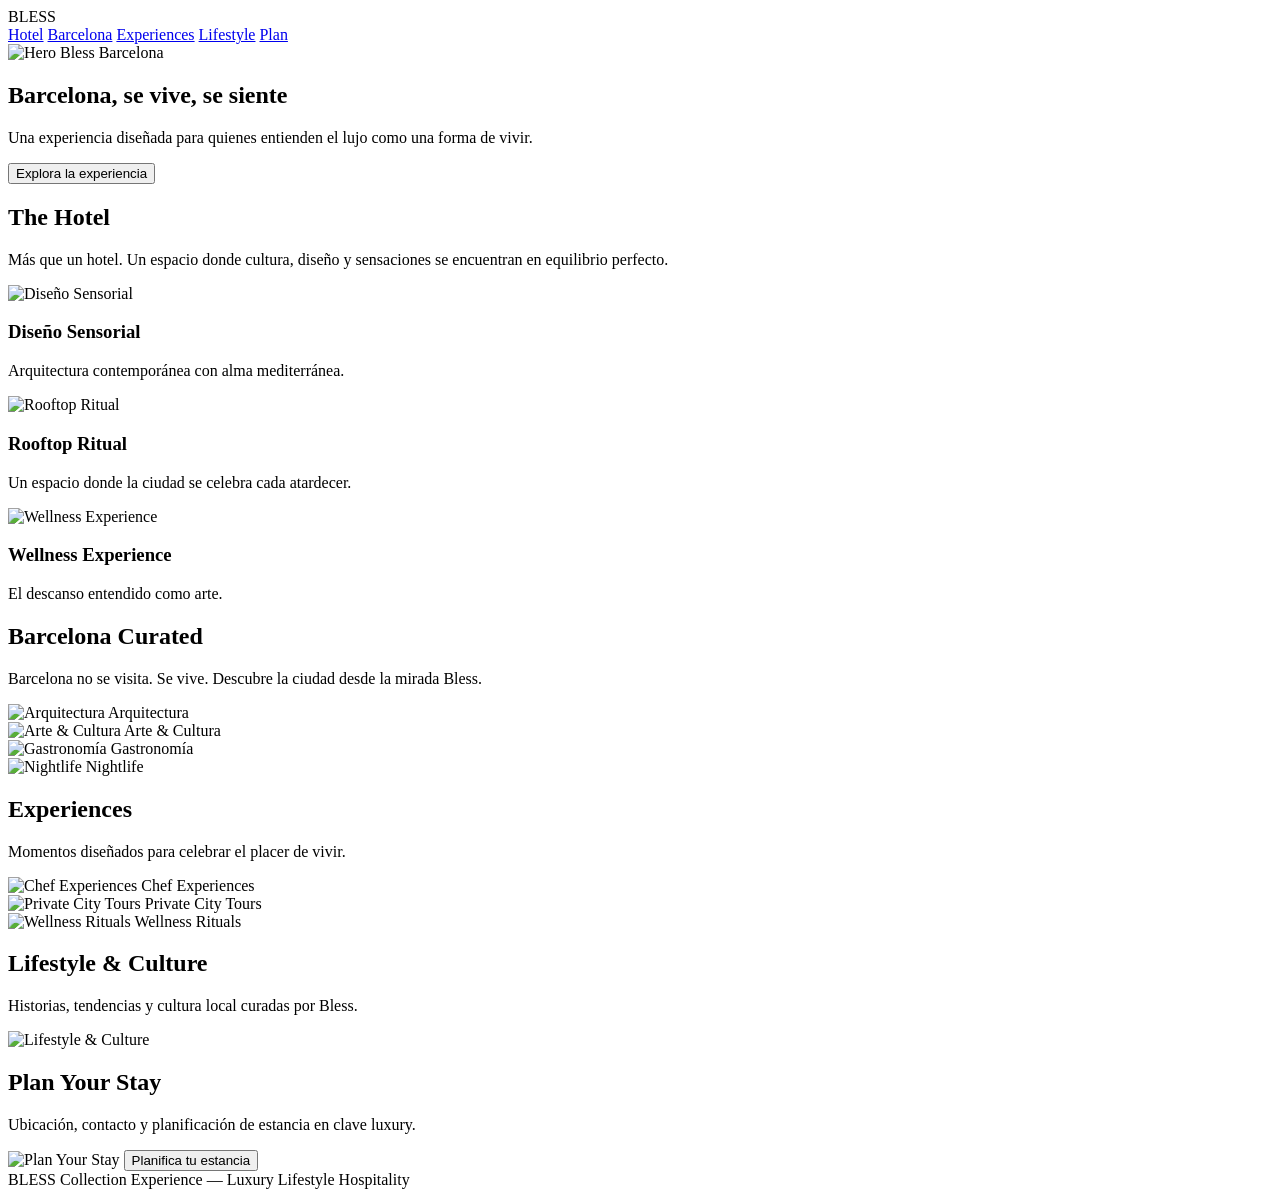
==== index.html @ 041559a3 "Add files via upload" ====
<!DOCTYPE html>
<html lang="es">
<head>
<meta charset="UTF-8">
<meta name="viewport" content="width=device-width, initial-scale=1.0">
<title>BLESS Barcelona Experience</title>

<!-- Google Fonts -->
<link href="https://fonts.googleapis.com/css2?family=Playfair+Display:wght@400;600&family=Inter:wght@300;400;500&display=swap" rel="stylesheet">

<!-- Estilos -->
<link rel="stylesheet" href="styles.css">

</head>
<body>

<!-- NAV -->
<nav>
  <div class="logo">BLESS</div>
  <div class="menu">
    <a href="#hotel">Hotel</a>
    <a href="#barcelona">Barcelona</a>
    <a href="#experiences">Experiences</a>
    <a href="#lifestyle">Lifestyle</a>
    <a href="#practical">Plan</a>
  </div>
</nav>

<!-- HERO -->
<section class="hero">
  <!-- Hero Background Placeholder -->
  <img src="foto1.jpg" width="1000" alt="Hero Bless Barcelona" class="hero-img">
  <div class="hero-content">
    <h1>Barcelona, se vive, se siente</h1>
    <p>Una experiencia diseñada para quienes entienden el lujo como una forma de vivir.</p>
    <button class="btn">Explora la experiencia</button>
  </div>
</section>

<!-- HOTEL -->
<section id="hotel" class="section">
  <h2>The Hotel</h2>
  <p>Más que un hotel. Un espacio donde cultura, diseño y sensaciones se encuentran en equilibrio perfecto.</p>

  <div class="grid">
    <div class="card">
      <img src="foto2.jpg" width="600" alt="Diseño Sensorial" class="card-img">
      <h3>Diseño Sensorial</h3>
      <p>Arquitectura contemporánea con alma mediterránea.</p>
    </div>
    <div class="card">
      <img src="foto3.jpg" width="300" alt="Rooftop Ritual" class="card-img">
      <h3>Rooftop Ritual</h3>
      <p>Un espacio donde la ciudad se celebra cada atardecer.</p>
    </div>
    <div class="card">
      <img src="foto4.jpg" alt="Wellness Experience" class="card-img">
      <h3>Wellness Experience</h3>
      <p>El descanso entendido como arte.</p>
    </div>
  </div>
</section>

<!-- BARCELONA -->
<section id="barcelona" class="section">
  <h2>Barcelona Curated</h2>
  <p>Barcelona no se visita. Se vive. Descubre la ciudad desde la mirada Bless.</p>

  <div class="grid">
    <div class="card">
      <img src="foto5.jpg" alt="Arquitectura" class="card-img">
      Arquitectura
    </div>
    <div class="card">
      <img src="foto6.jpg" alt="Arte & Cultura" class="card-img">
      Arte & Cultura
    </div>
    <div class="card">
      <img src="foto7.jpg" alt="Gastronomía" class="card-img">
      Gastronomía
    </div>
    <div class="card">
      <img src="foto8.jpg" alt="Nightlife" class="card-img">
      Nightlife
    </div>
  </div>
</section>

<!-- EXPERIENCES -->
<section id="experiences" class="section">
  <h2>Experiences</h2>
  <p>Momentos diseñados para celebrar el placer de vivir.</p>

  <div class="grid">
    <div class="card">
      <img src="foto9.jpg" alt="Chef Experiences" class="card-img">
      Chef Experiences
    </div>
    <div class="card">
      <img src="foto10.jpg" alt="Private City Tours" class="card-img">
      Private City Tours
    </div>
    <div class="card">
      <img src="foto11.jpg" alt="Wellness Rituals" class="card-img">
      Wellness Rituals
    </div>
  </div>
</section>

<!-- LIFESTYLE -->
<section id="lifestyle" class="section">
  <h2>Lifestyle & Culture</h2>
  <p>Historias, tendencias y cultura local curadas por Bless.</p>
  <img src="foto12.jpg" alt="Lifestyle & Culture" class="section-img">
</section>

<!-- PRACTICAL -->
<section id="practical" class="section">
  <h2>Plan Your Stay</h2>
  <p>Ubicación, contacto y planificación de estancia en clave luxury.</p>
  <img src="foto13.jpg" alt="Plan Your Stay" class="section-img">
  <button class="btn">Planifica tu estancia</button>
</section>

<!-- FOOTER -->
<footer>
  BLESS Collection Experience — Luxury Lifestyle Hospitality
</footer>

<!-- Script -->
<script src="script.js"></script>
</body>
</html>
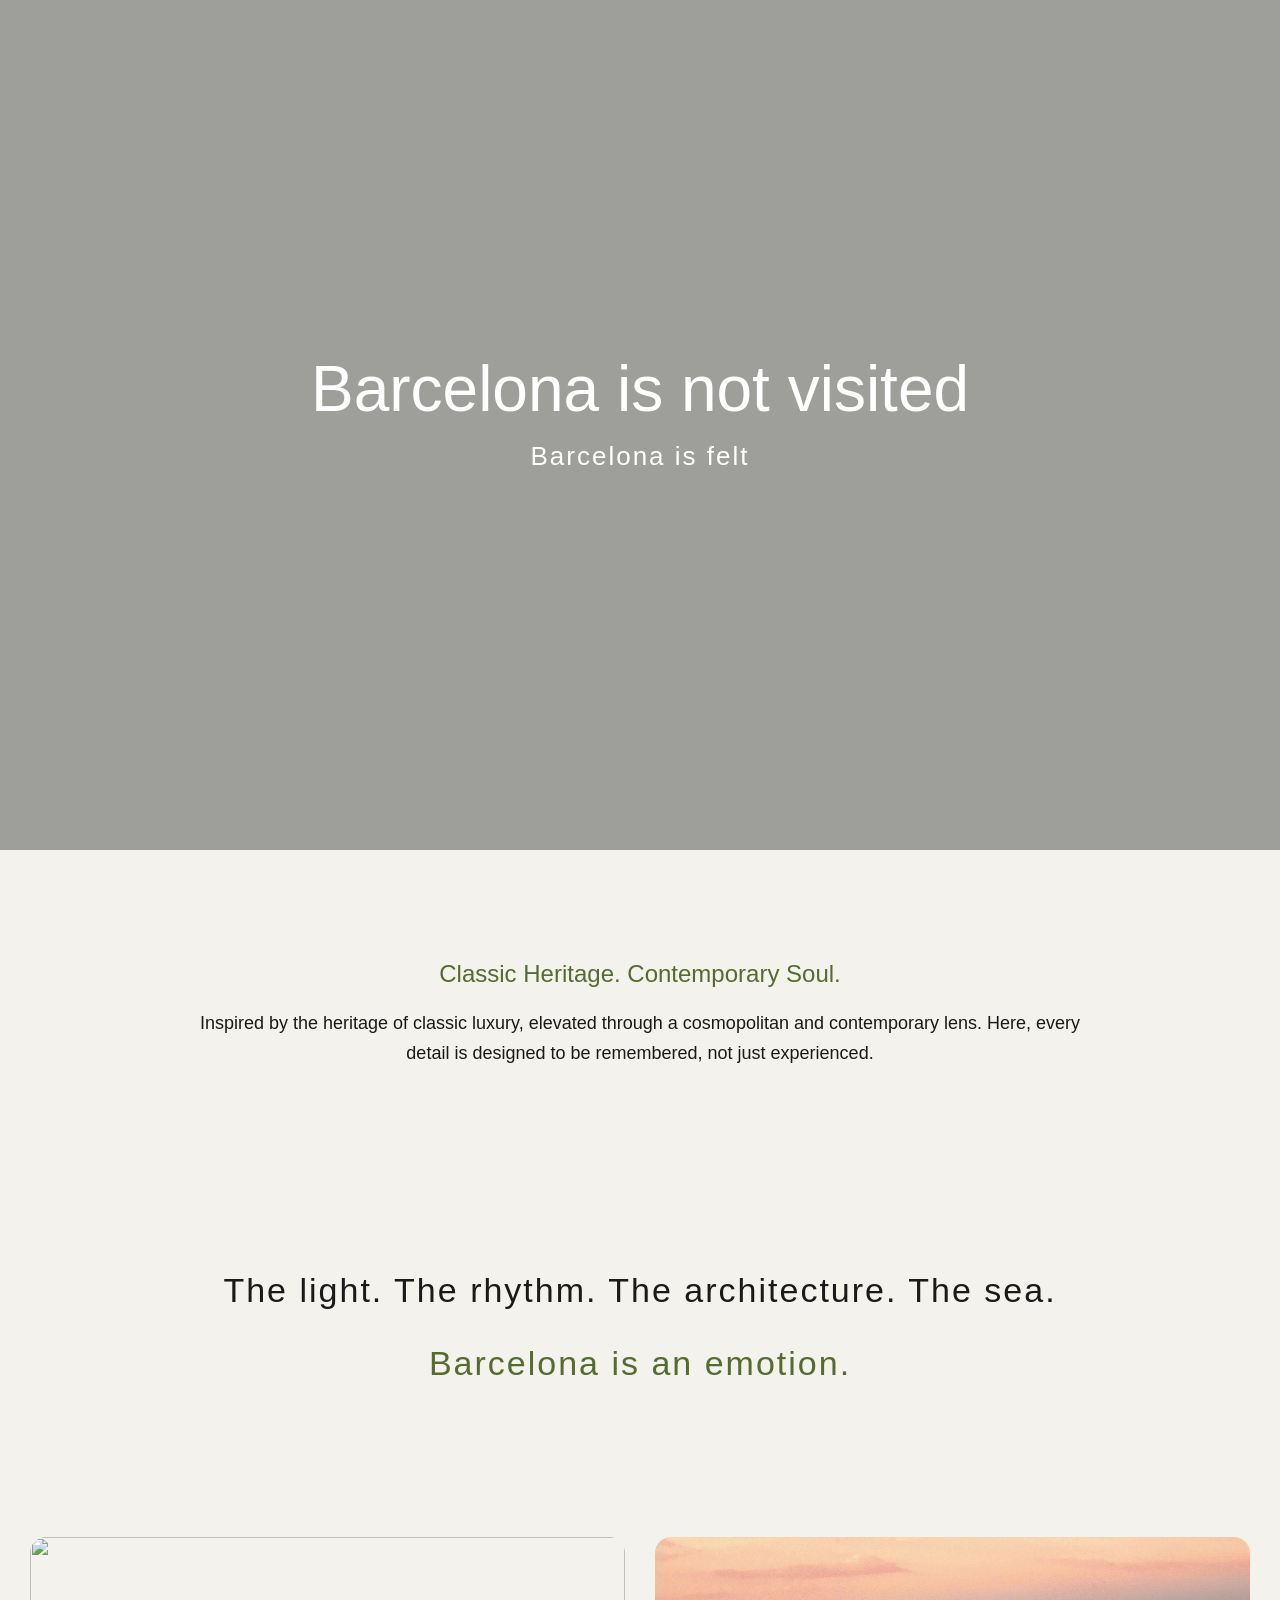
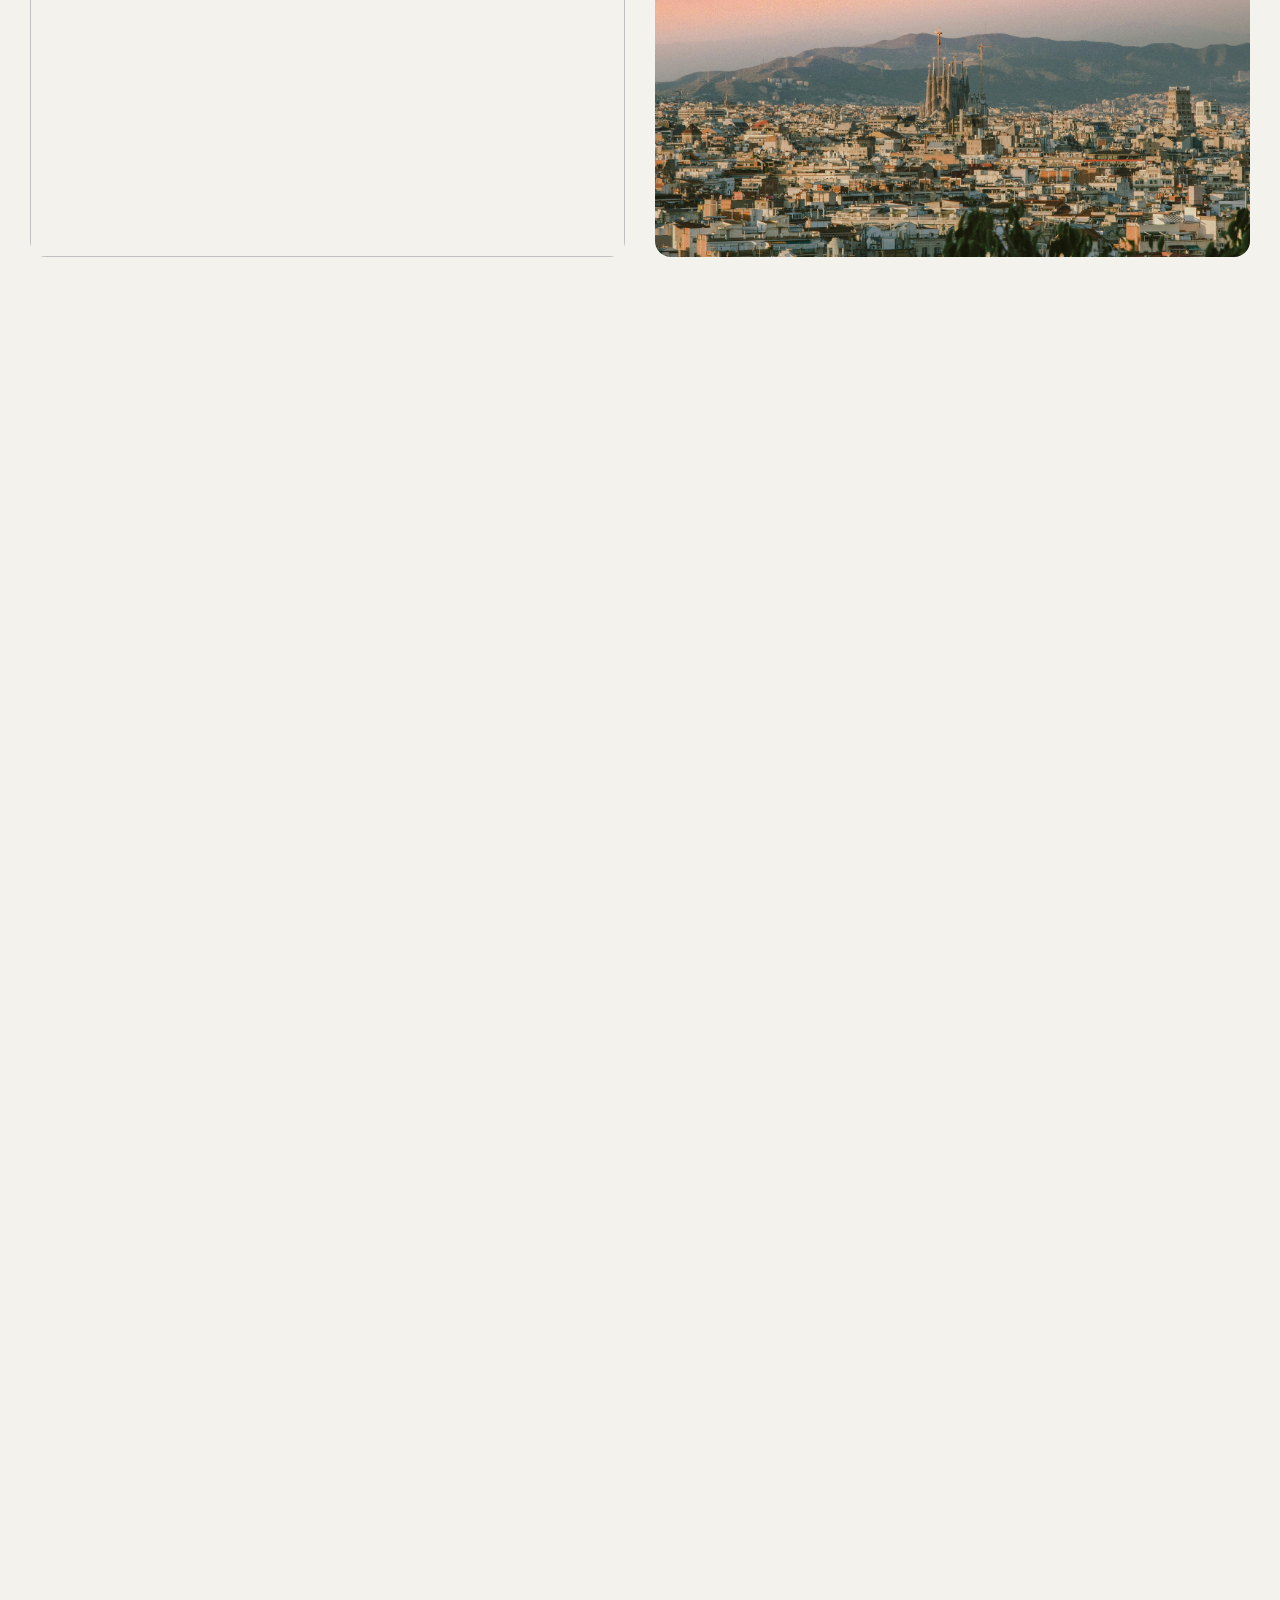
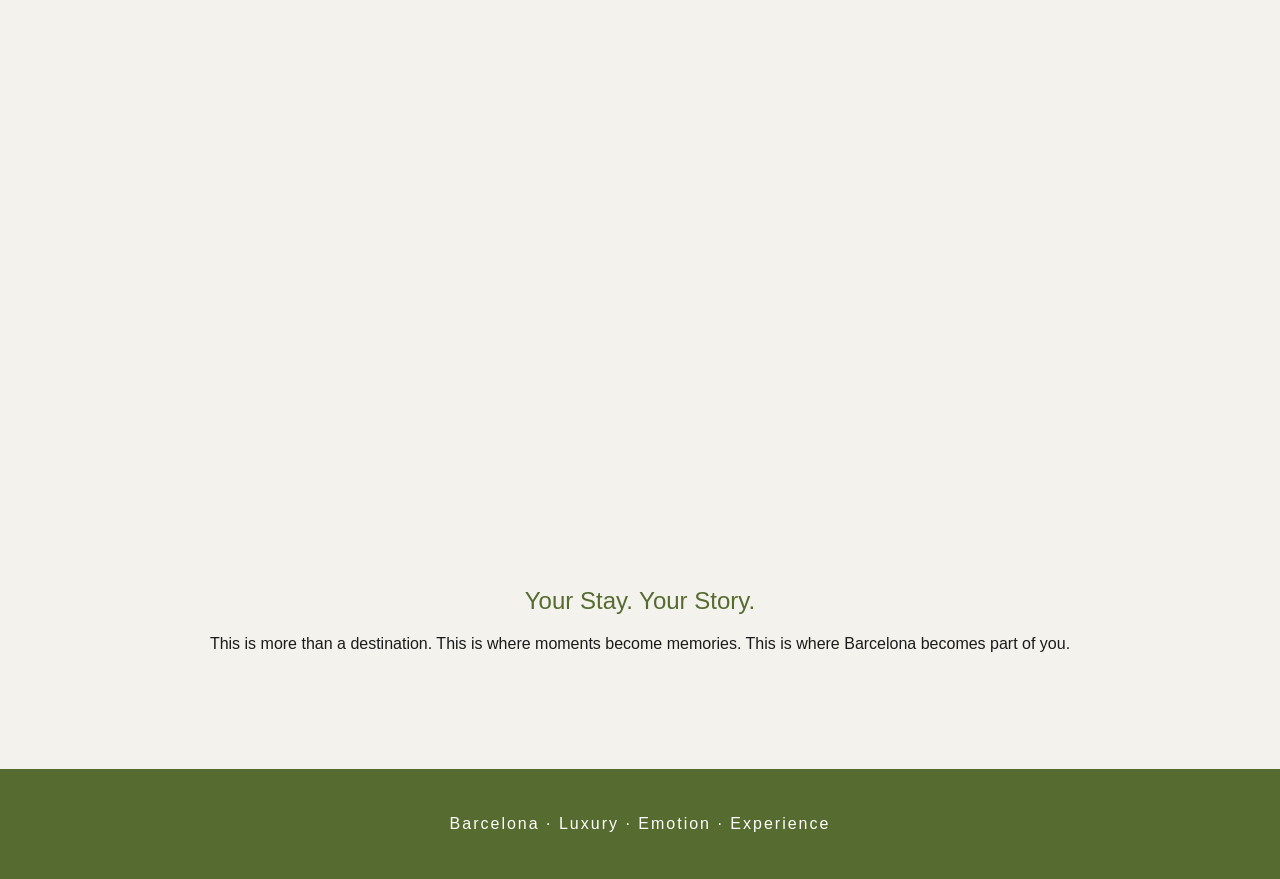
==== commit a66afdb8: "Add files via upload" ====
--- a/index.html
+++ b/index.html
@@ -1,136 +1,78 @@
 <!DOCTYPE html>
-<html lang="es">
+<html lang="en">
 <head>
 <meta charset="UTF-8">
 <meta name="viewport" content="width=device-width, initial-scale=1.0">
-<title>BLESS Barcelona Experience</title>
+<title>Barcelona Experience</title>
 
-<!-- Google Fonts -->
-<link href="https://fonts.googleapis.com/css2?family=Playfair+Display:wght@400;600&family=Inter:wght@300;400;500&display=swap" rel="stylesheet">
+<link rel="stylesheet" href="styles.css">
+</head>
 
-<!-- Estilos -->
-<link rel="stylesheet" href="styles.css">
-
-</head>
 <body>
 
-<!-- NAV -->
-<nav>
-  <div class="logo">BLESS</div>
-  <div class="menu">
-    <a href="#hotel">Hotel</a>
-    <a href="#barcelona">Barcelona</a>
-    <a href="#experiences">Experiences</a>
-    <a href="#lifestyle">Lifestyle</a>
-    <a href="#practical">Plan</a>
-  </div>
-</nav>
+<header class="hero">
+  <h1>Barcelona is not visited</h1>
+  <p>Barcelona is felt</p>
+</header>
 
-<!-- HERO -->
-<section class="hero">
-  <!-- Hero Background Placeholder -->
-  <img src="foto1.jpg" width="1000" alt="Hero Bless Barcelona" class="hero-img">
-  <div class="hero-content">
-    <h1>Barcelona, se vive, se siente</h1>
-    <p>Una experiencia diseñada para quienes entienden el lujo como una forma de vivir.</p>
-    <button class="btn">Explora la experiencia</button>
+<section class="concept">
+  <h2>Classic Heritage. Contemporary Soul.</h2>
+  <p>
+    Inspired by the heritage of classic luxury, elevated through a cosmopolitan
+    and contemporary lens.  
+    Here, every detail is designed to be remembered, not just experienced.
+  </p>
+</section>
+
+<section class="experience-text">
+  <p class="big-quote">
+    The light.  
+    The rhythm.  
+    The architecture.  
+    The sea.  
+  </p>
+
+  <p class="big-quote olive">
+    Barcelona is an emotion.
+  </p>
+</section>
+
+<section class="gallery-section">
+  <div class="gallery">
+
+    <img src="foto1.jpg" class="photo">
+    <img src="foto2.jpg" class="photo">
+    <img src="foto3.jpg" class="photo">
+    <img src="foto4.jpg" class="photo">
+    <img src="foto5.jpg" class="photo">
+    <img src="foto6.jpg" class="photo">
+    <img src="foto7.jpg" class="photo">
+    <img src="foto8.jpg" class="photo">
+    <img src="foto9.jpg" class="photo">
+    <img src="foto10.jpg" class="photo">
+    <img src="foto11.jpg" class="photo">
+
   </div>
 </section>
 
-<!-- HOTEL -->
-<section id="hotel" class="section">
-  <h2>The Hotel</h2>
-  <p>Más que un hotel. Un espacio donde cultura, diseño y sensaciones se encuentran en equilibrio perfecto.</p>
-
-  <div class="grid">
-    <div class="card">
-      <img src="foto2.jpg" width="600" alt="Diseño Sensorial" class="card-img">
-      <h3>Diseño Sensorial</h3>
-      <p>Arquitectura contemporánea con alma mediterránea.</p>
-    </div>
-    <div class="card">
-      <img src="foto3.jpg" width="300" alt="Rooftop Ritual" class="card-img">
-      <h3>Rooftop Ritual</h3>
-      <p>Un espacio donde la ciudad se celebra cada atardecer.</p>
-    </div>
-    <div class="card">
-      <img src="foto4.jpg" alt="Wellness Experience" class="card-img">
-      <h3>Wellness Experience</h3>
-      <p>El descanso entendido como arte.</p>
-    </div>
-  </div>
+<section class="closing">
+  <h2>Your Stay. Your Story.</h2>
+  <p>
+    This is more than a destination.  
+    This is where moments become memories.  
+    This is where Barcelona becomes part of you.
+  </p>
 </section>
 
-<!-- BARCELONA -->
-<section id="barcelona" class="section">
-  <h2>Barcelona Curated</h2>
-  <p>Barcelona no se visita. Se vive. Descubre la ciudad desde la mirada Bless.</p>
-
-  <div class="grid">
-    <div class="card">
-      <img src="foto5.jpg" alt="Arquitectura" class="card-img">
-      Arquitectura
-    </div>
-    <div class="card">
-      <img src="foto6.jpg" alt="Arte & Cultura" class="card-img">
-      Arte & Cultura
-    </div>
-    <div class="card">
-      <img src="foto7.jpg" alt="Gastronomía" class="card-img">
-      Gastronomía
-    </div>
-    <div class="card">
-      <img src="foto8.jpg" alt="Nightlife" class="card-img">
-      Nightlife
-    </div>
-  </div>
-</section>
-
-<!-- EXPERIENCES -->
-<section id="experiences" class="section">
-  <h2>Experiences</h2>
-  <p>Momentos diseñados para celebrar el placer de vivir.</p>
-
-  <div class="grid">
-    <div class="card">
-      <img src="foto9.jpg" alt="Chef Experiences" class="card-img">
-      Chef Experiences
-    </div>
-    <div class="card">
-      <img src="foto10.jpg" alt="Private City Tours" class="card-img">
-      Private City Tours
-    </div>
-    <div class="card">
-      <img src="foto11.jpg" alt="Wellness Rituals" class="card-img">
-      Wellness Rituals
-    </div>
-  </div>
-</section>
-
-<!-- LIFESTYLE -->
-<section id="lifestyle" class="section">
-  <h2>Lifestyle & Culture</h2>
-  <p>Historias, tendencias y cultura local curadas por Bless.</p>
-  <img src="foto12.jpg" alt="Lifestyle & Culture" class="section-img">
-</section>
-
-<!-- PRACTICAL -->
-<section id="practical" class="section">
-  <h2>Plan Your Stay</h2>
-  <p>Ubicación, contacto y planificación de estancia en clave luxury.</p>
-  <img src="foto13.jpg" alt="Plan Your Stay" class="section-img">
-  <button class="btn">Planifica tu estancia</button>
-</section>
-
-<!-- FOOTER -->
 <footer>
-  BLESS Collection Experience — Luxury Lifestyle Hospitality
+  <p>Barcelona · Luxury · Emotion · Experience</p>
 </footer>
 
-<!-- Script -->
+<div id="lightbox">
+  <img id="lightbox-img">
+</div>
+
 <script src="script.js"></script>
+
 </body>
 </html>
-
-
-
--- a/styles.css
+++ b/styles.css
@@ -0,0 +1,152 @@
+body {
+  margin: 0;
+  font-family: "Helvetica Neue", Arial, sans-serif;
+  background: #f3f2ec;
+  color: #1a1a1a;
+}
+
+/* HERO */
+
+.hero {
+  height: 90vh;
+  background:
+    linear-gradient(rgba(0,0,0,0.35), rgba(0,0,0,0.35)),
+    url("foto1.jpg") center/cover;
+
+  display: flex;
+  flex-direction: column;
+  justify-content: center;
+  align-items: center;
+
+  text-align: center;
+  color: white;
+  padding: 20px;
+}
+
+.hero h1 {
+  font-size: 64px;
+  margin: 0;
+  font-weight: 300;
+}
+
+.hero p {
+  font-size: 26px;
+  margin-top: 15px;
+  letter-spacing: 2px;
+}
+
+/* CONCEPT */
+
+.concept {
+  max-width: 900px;
+  margin: auto;
+  padding: 90px 25px;
+  text-align: center;
+}
+
+.concept h2 {
+  color: #556b2f;
+  font-weight: 400;
+}
+
+.concept p {
+  line-height: 1.7;
+  font-size: 18px;
+}
+
+/* EXPERIENCE TEXT */
+
+.experience-text {
+  text-align: center;
+  padding: 60px 20px;
+}
+
+.big-quote {
+  font-size: 34px;
+  font-weight: 300;
+  letter-spacing: 2px;
+}
+
+.big-quote.olive {
+  color: #556b2f;
+  margin-top: 20px;
+}
+
+/* GALLERY */
+
+.gallery-section {
+  padding: 60px 30px;
+}
+
+.gallery {
+  display: grid;
+  grid-template-columns: repeat(auto-fit, minmax(420px, 1fr));
+  gap: 30px;
+}
+
+.photo {
+  width: 100%;
+  height: 320px;
+  object-fit: cover;
+  border-radius: 16px;
+  cursor: pointer;
+
+  opacity: 0;
+  transform: translateY(60px) scale(0.96);
+  transition: all 0.9s ease;
+}
+
+.photo.show {
+  opacity: 1;
+  transform: translateY(0) scale(1);
+}
+
+.photo:hover {
+  transform: scale(1.05);
+  box-shadow: 0 25px 45px rgba(85,107,47,0.35);
+}
+
+/* CLOSING */
+
+.closing {
+  text-align: center;
+  padding: 100px 25px;
+  max-width: 900px;
+  margin: auto;
+}
+
+.closing h2 {
+  color: #556b2f;
+  font-weight: 400;
+}
+
+/* FOOTER */
+
+footer {
+  background: #556b2f;
+  color: white;
+  text-align: center;
+  padding: 30px;
+  letter-spacing: 2px;
+}
+
+/* LIGHTBOX */
+
+#lightbox {
+  position: fixed;
+  top: 0;
+  left: 0;
+  width: 100%;
+  height: 100%;
+  background: rgba(0,0,0,0.93);
+  display: none;
+  justify-content: center;
+  align-items: center;
+  z-index: 999;
+}
+
+#lightbox img {
+  max-width: 92%;
+  max-height: 90%;
+  border-radius: 14px;
+}
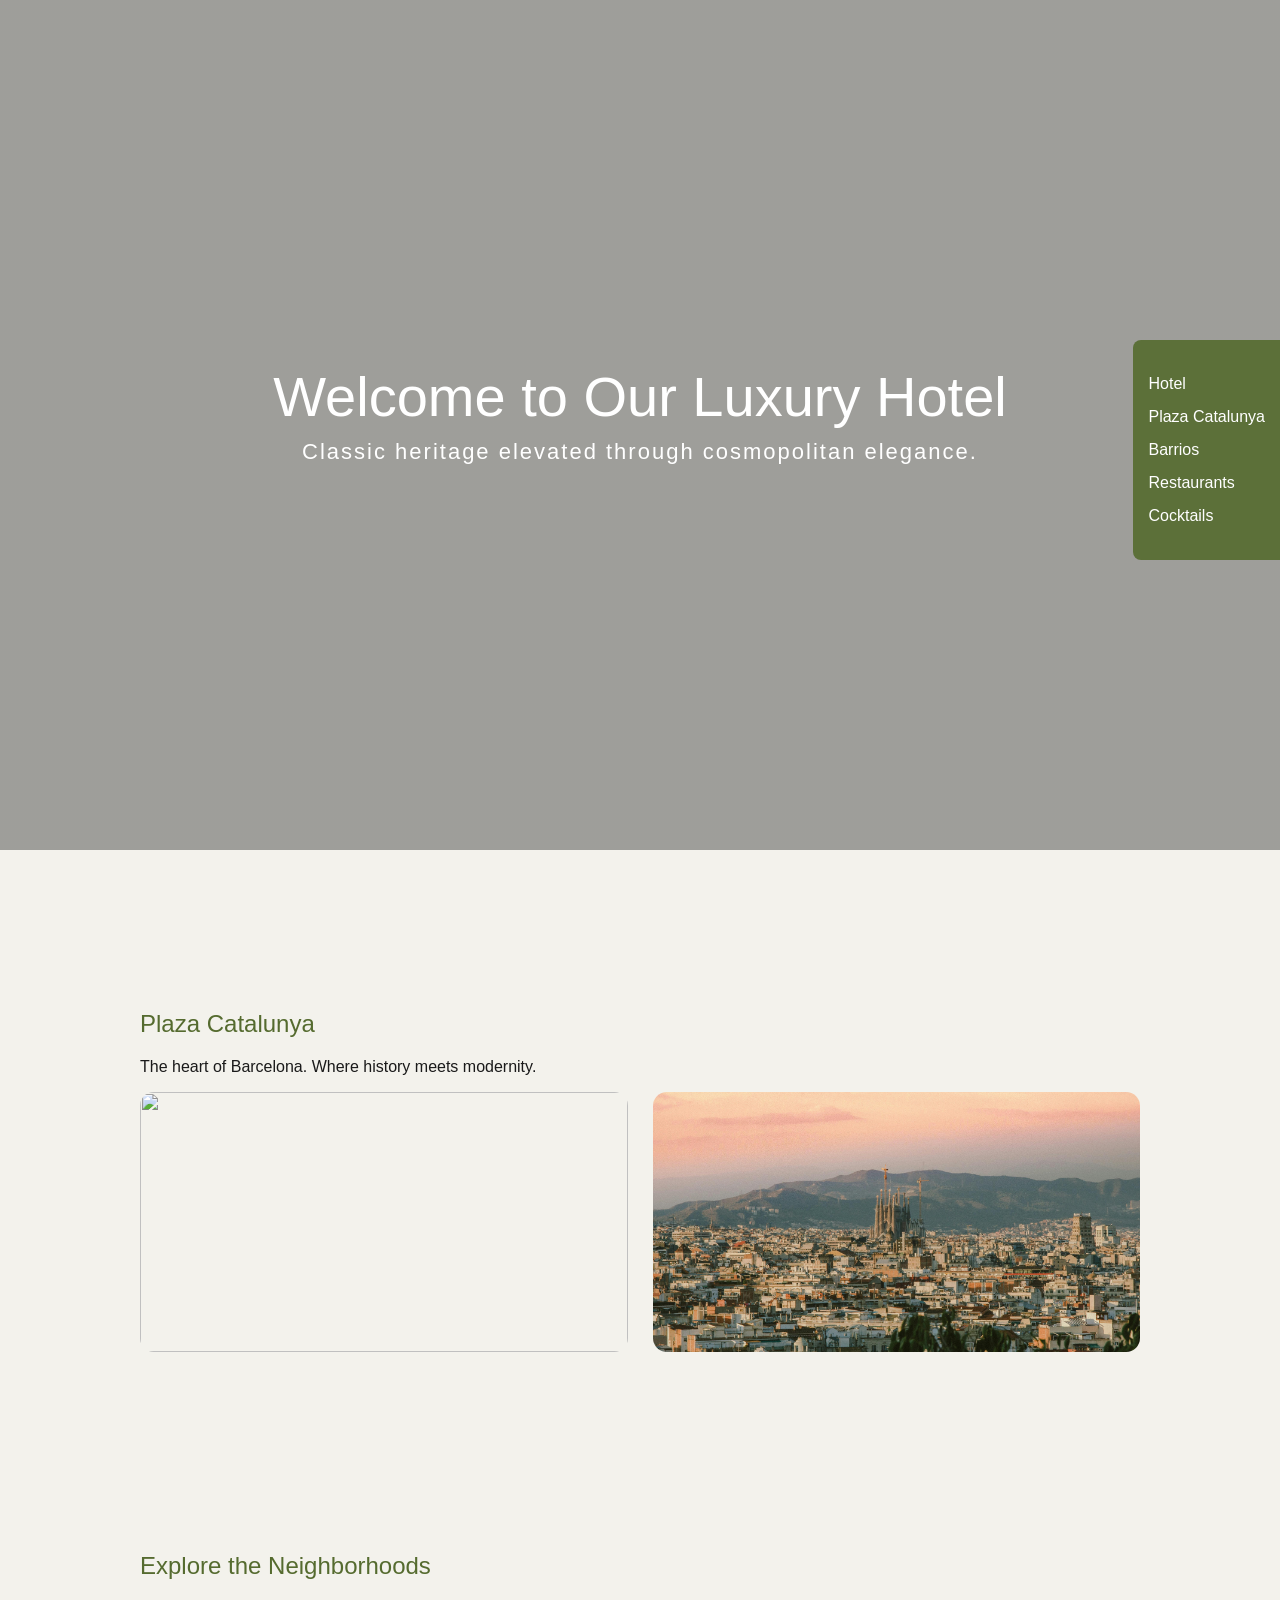
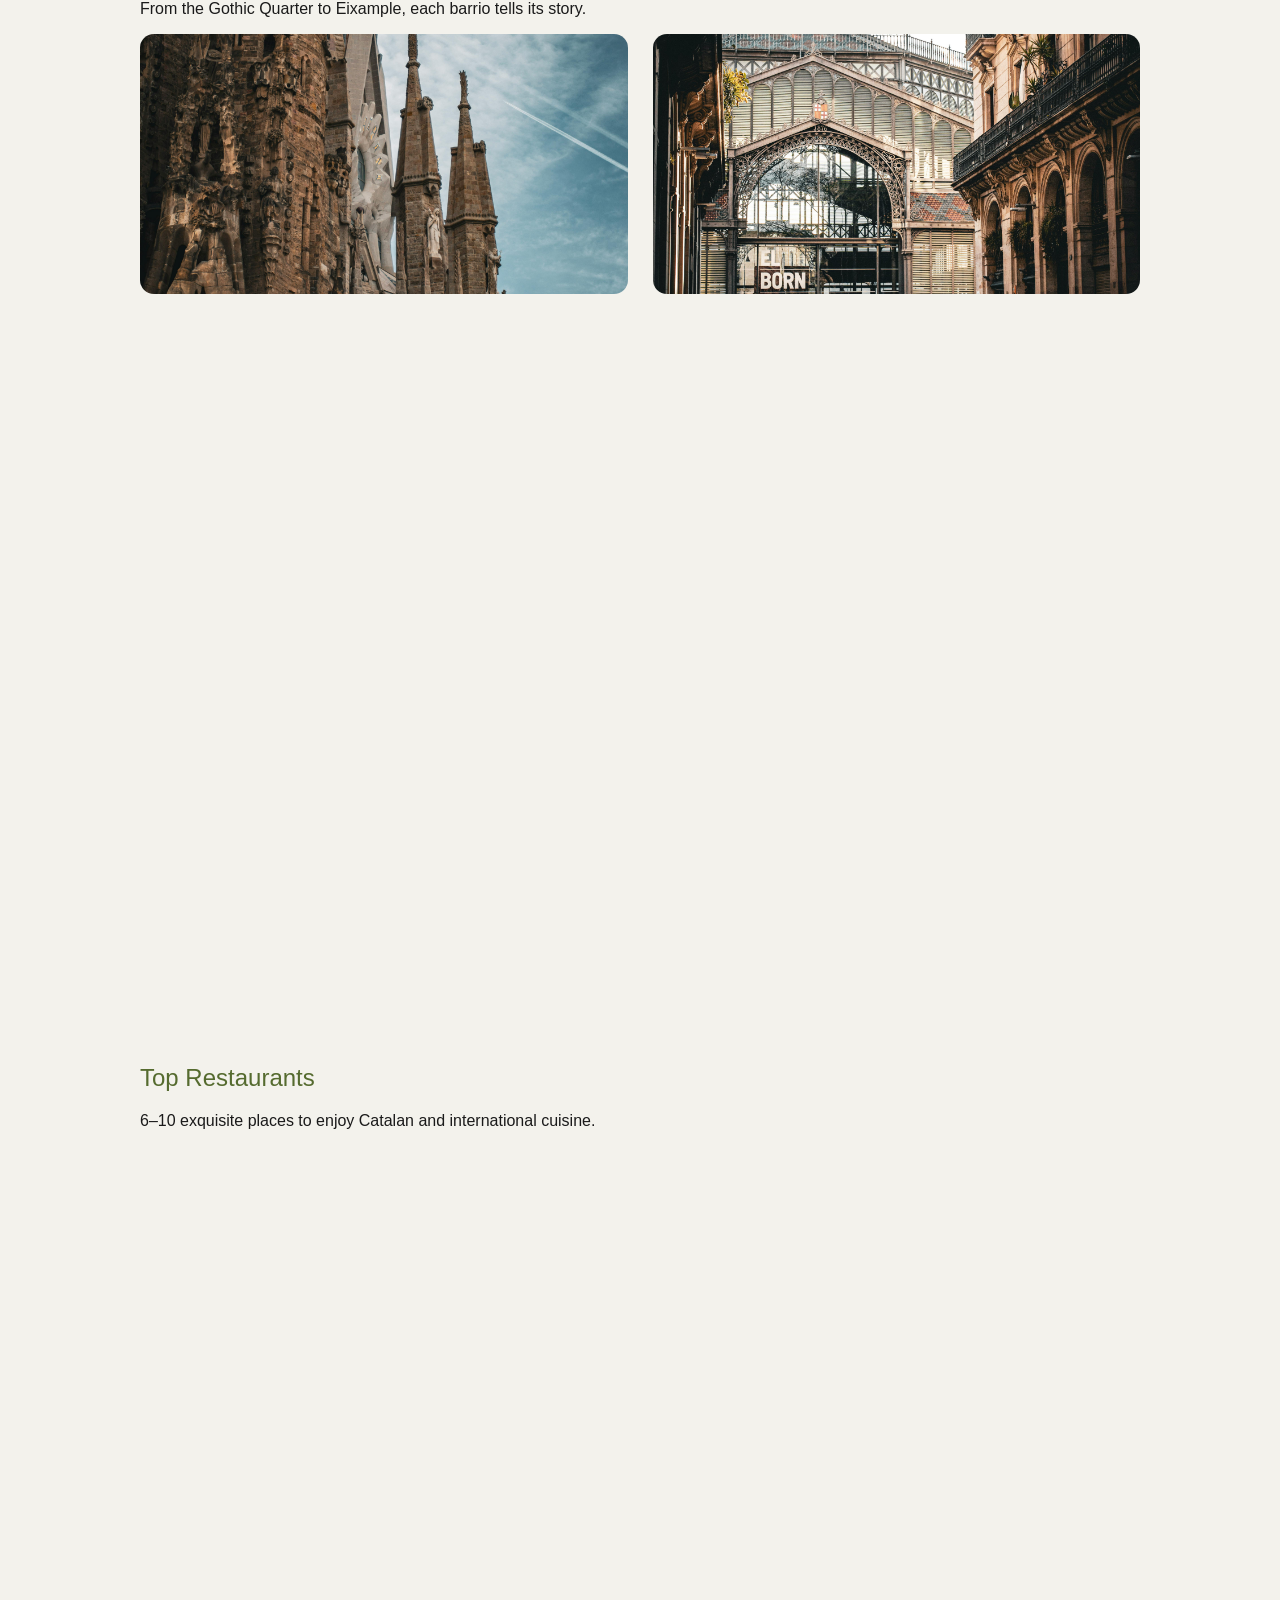
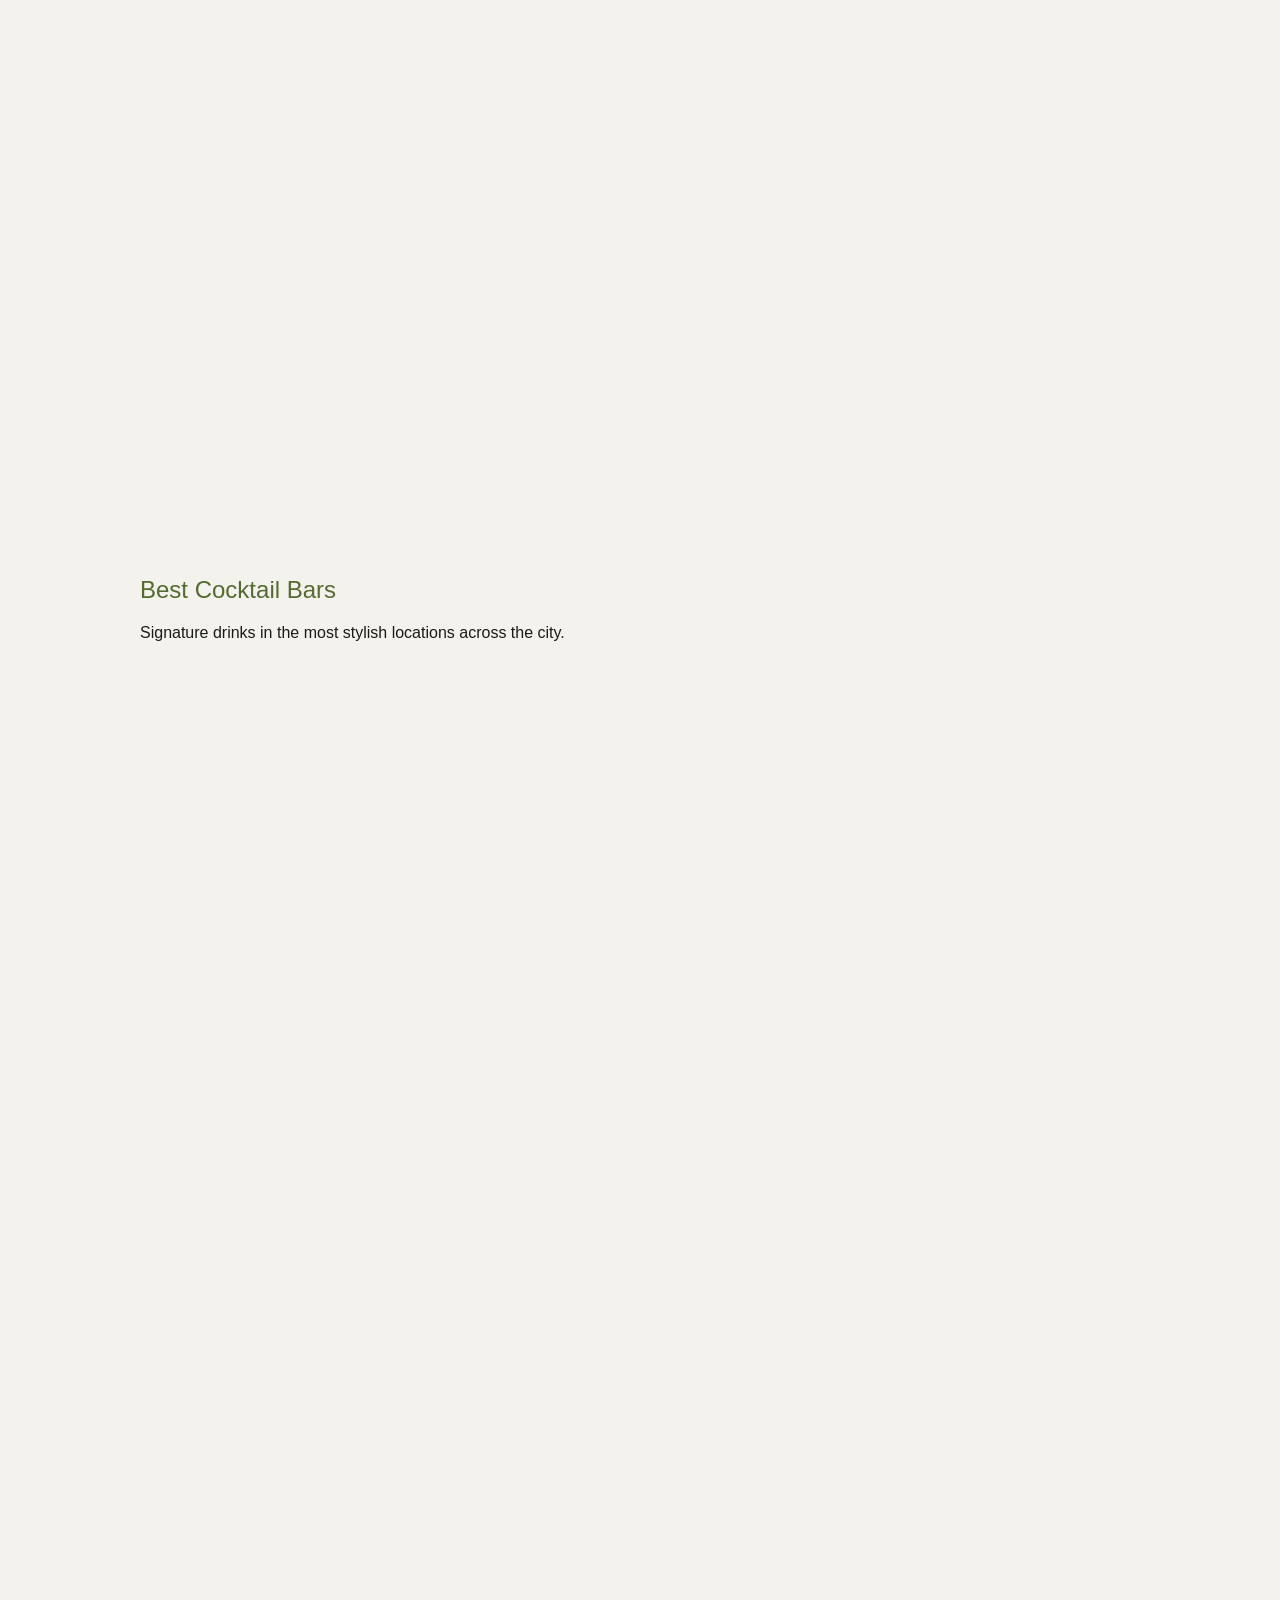
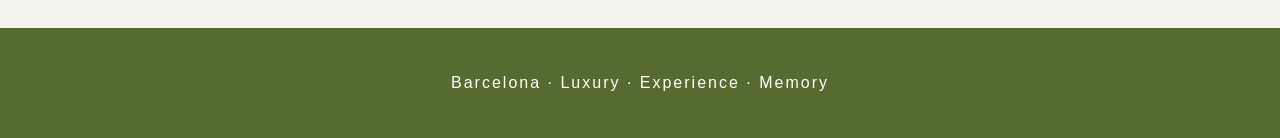
==== commit 070fa241: "Add files via upload" ====
--- a/index.html
+++ b/index.html
@@ -3,69 +3,78 @@
 <head>
 <meta charset="UTF-8">
 <meta name="viewport" content="width=device-width, initial-scale=1.0">
-<title>Barcelona Experience</title>
-
+<title>Barcelona Luxury Guide</title>
 <link rel="stylesheet" href="styles.css">
 </head>
 
 <body>
 
-<header class="hero">
-  <h1>Barcelona is not visited</h1>
-  <p>Barcelona is felt</p>
+<!-- NAVIGATION SIDEBAR -->
+<nav class="sidebar">
+  <ul>
+    <li><a href="#hotel">Hotel</a></li>
+    <li><a href="#plaza">Plaza Catalunya</a></li>
+    <li><a href="#barrios">Barrios</a></li>
+    <li><a href="#restaurantes">Restaurants</a></li>
+    <li><a href="#coctelerias">Cocktails</a></li>
+  </ul>
+</nav>
+
+<header class="hero" id="hotel">
+  <h1>Welcome to Our Luxury Hotel</h1>
+  <p>Classic heritage elevated through cosmopolitan elegance.</p>
 </header>
 
-<section class="concept">
-  <h2>Classic Heritage. Contemporary Soul.</h2>
-  <p>
-    Inspired by the heritage of classic luxury, elevated through a cosmopolitan
-    and contemporary lens.  
-    Here, every detail is designed to be remembered, not just experienced.
-  </p>
+<section class="plaza" id="plaza">
+  <h2>Plaza Catalunya</h2>
+  <p>The heart of Barcelona. Where history meets modernity.</p>
+  <div class="gallery">
+    <img src="foto1.jpg" class="photo">
+    <img src="foto2.jpg" class="photo">
+  </div>
 </section>
 
-<section class="experience-text">
-  <p class="big-quote">
-    The light.  
-    The rhythm.  
-    The architecture.  
-    The sea.  
-  </p>
-
-  <p class="big-quote olive">
-    Barcelona is an emotion.
-  </p>
-</section>
-
-<section class="gallery-section">
+<section class="barrios" id="barrios">
+  <h2>Explore the Neighborhoods</h2>
+  <p>From the Gothic Quarter to Eixample, each barrio tells its story.</p>
   <div class="gallery">
-
-    <img src="foto1.jpg" class="photo">
-    <img src="foto2.jpg" class="photo">
     <img src="foto3.jpg" class="photo">
     <img src="foto4.jpg" class="photo">
     <img src="foto5.jpg" class="photo">
     <img src="foto6.jpg" class="photo">
     <img src="foto7.jpg" class="photo">
     <img src="foto8.jpg" class="photo">
+  </div>
+</section>
+
+<section class="restaurantes" id="restaurantes">
+  <h2>Top Restaurants</h2>
+  <p>6–10 exquisite places to enjoy Catalan and international cuisine.</p>
+  <div class="gallery">
     <img src="foto9.jpg" class="photo">
     <img src="foto10.jpg" class="photo">
     <img src="foto11.jpg" class="photo">
-
+    <img src="foto12.jpg" class="photo">
+    <img src="foto13.jpg" class="photo">
+    <img src="foto14.jpg" class="photo">
   </div>
 </section>
 
-<section class="closing">
-  <h2>Your Stay. Your Story.</h2>
-  <p>
-    This is more than a destination.  
-    This is where moments become memories.  
-    This is where Barcelona becomes part of you.
-  </p>
+<section class="coctelerias" id="coctelerias">
+  <h2>Best Cocktail Bars</h2>
+  <p>Signature drinks in the most stylish locations across the city.</p>
+  <div class="gallery">
+    <img src="foto15.jpg" class="photo">
+    <img src="foto16.jpg" class="photo">
+    <img src="foto17.jpg" class="photo">
+    <img src="foto18.jpg" class="photo">
+    <img src="foto19.jpg" class="photo">
+    <img src="foto20.jpg" class="photo">
+  </div>
 </section>
 
 <footer>
-  <p>Barcelona · Luxury · Emotion · Experience</p>
+  <p>Barcelona · Luxury · Experience · Memory</p>
 </footer>
 
 <div id="lightbox">
@@ -73,6 +82,5 @@
 </div>
 
 <script src="script.js"></script>
-
 </body>
 </html>
--- a/styles.css
+++ b/styles.css
@@ -3,6 +3,41 @@
   font-family: "Helvetica Neue", Arial, sans-serif;
   background: #f3f2ec;
   color: #1a1a1a;
+  scroll-behavior: smooth;
+}
+
+/* SIDEBAR */
+
+.sidebar {
+  position: fixed;
+  top: 50%;
+  right: 0;
+  transform: translateY(-50%);
+  background: rgba(85,107,47,0.9);
+  padding: 20px 15px;
+  border-radius: 8px 0 0 8px;
+  z-index: 1000;
+}
+
+.sidebar ul {
+  list-style: none;
+  margin: 0;
+  padding: 0;
+}
+
+.sidebar ul li {
+  margin: 15px 0;
+}
+
+.sidebar ul li a {
+  color: white;
+  text-decoration: none;
+  font-weight: 500;
+  transition: color 0.3s;
+}
+
+.sidebar ul li a:hover {
+  color: #f5f5f0;
 }
 
 /* HERO */
@@ -11,84 +46,46 @@
   height: 90vh;
   background:
     linear-gradient(rgba(0,0,0,0.35), rgba(0,0,0,0.35)),
-    url("foto1.jpg") center/cover;
-
+    url("foto1.jpg") center/cover no-repeat;
   display: flex;
   flex-direction: column;
   justify-content: center;
   align-items: center;
-
   text-align: center;
   color: white;
   padding: 20px;
 }
 
-.hero h1 {
-  font-size: 64px;
-  margin: 0;
-  font-weight: 300;
+.hero h1 { font-size: 56px; margin:0; font-weight:300; }
+.hero p { font-size: 22px; margin-top: 10px; letter-spacing: 2px; }
+
+/* SECTIONS */
+
+section {
+  max-width: 1000px;
+  margin: 100px auto;
+  padding: 40px 20px;
 }
 
-.hero p {
-  font-size: 26px;
-  margin-top: 15px;
-  letter-spacing: 2px;
-}
-
-/* CONCEPT */
-
-.concept {
-  max-width: 900px;
-  margin: auto;
-  padding: 90px 25px;
-  text-align: center;
-}
-
-.concept h2 {
+section h2 {
   color: #556b2f;
   font-weight: 400;
-}
-
-.concept p {
-  line-height: 1.7;
-  font-size: 18px;
-}
-
-/* EXPERIENCE TEXT */
-
-.experience-text {
-  text-align: center;
-  padding: 60px 20px;
-}
-
-.big-quote {
-  font-size: 34px;
-  font-weight: 300;
-  letter-spacing: 2px;
-}
-
-.big-quote.olive {
-  color: #556b2f;
-  margin-top: 20px;
+  margin-bottom: 20px;
 }
 
 /* GALLERY */
 
-.gallery-section {
-  padding: 60px 30px;
-}
-
 .gallery {
   display: grid;
-  grid-template-columns: repeat(auto-fit, minmax(420px, 1fr));
-  gap: 30px;
+  grid-template-columns: repeat(auto-fit, minmax(320px, 1fr));
+  gap: 25px;
 }
 
 .photo {
   width: 100%;
-  height: 320px;
+  height: 260px;
   object-fit: cover;
-  border-radius: 16px;
+  border-radius: 14px;
   cursor: pointer;
 
   opacity: 0;
@@ -103,21 +100,7 @@
 
 .photo:hover {
   transform: scale(1.05);
-  box-shadow: 0 25px 45px rgba(85,107,47,0.35);
-}
-
-/* CLOSING */
-
-.closing {
-  text-align: center;
-  padding: 100px 25px;
-  max-width: 900px;
-  margin: auto;
-}
-
-.closing h2 {
-  color: #556b2f;
-  font-weight: 400;
+  box-shadow: 0 20px 40px rgba(85,107,47,0.35);
 }
 
 /* FOOTER */
@@ -134,19 +117,17 @@
 
 #lightbox {
   position: fixed;
-  top: 0;
-  left: 0;
-  width: 100%;
-  height: 100%;
+  top:0; left:0;
+  width:100%; height:100%;
   background: rgba(0,0,0,0.93);
-  display: none;
-  justify-content: center;
-  align-items: center;
-  z-index: 999;
+  display:none;
+  justify-content:center;
+  align-items:center;
+  z-index:999;
 }
 
 #lightbox img {
-  max-width: 92%;
-  max-height: 90%;
-  border-radius: 14px;
+  max-width:92%;
+  max-height:90%;
+  border-radius:14px;
 }
